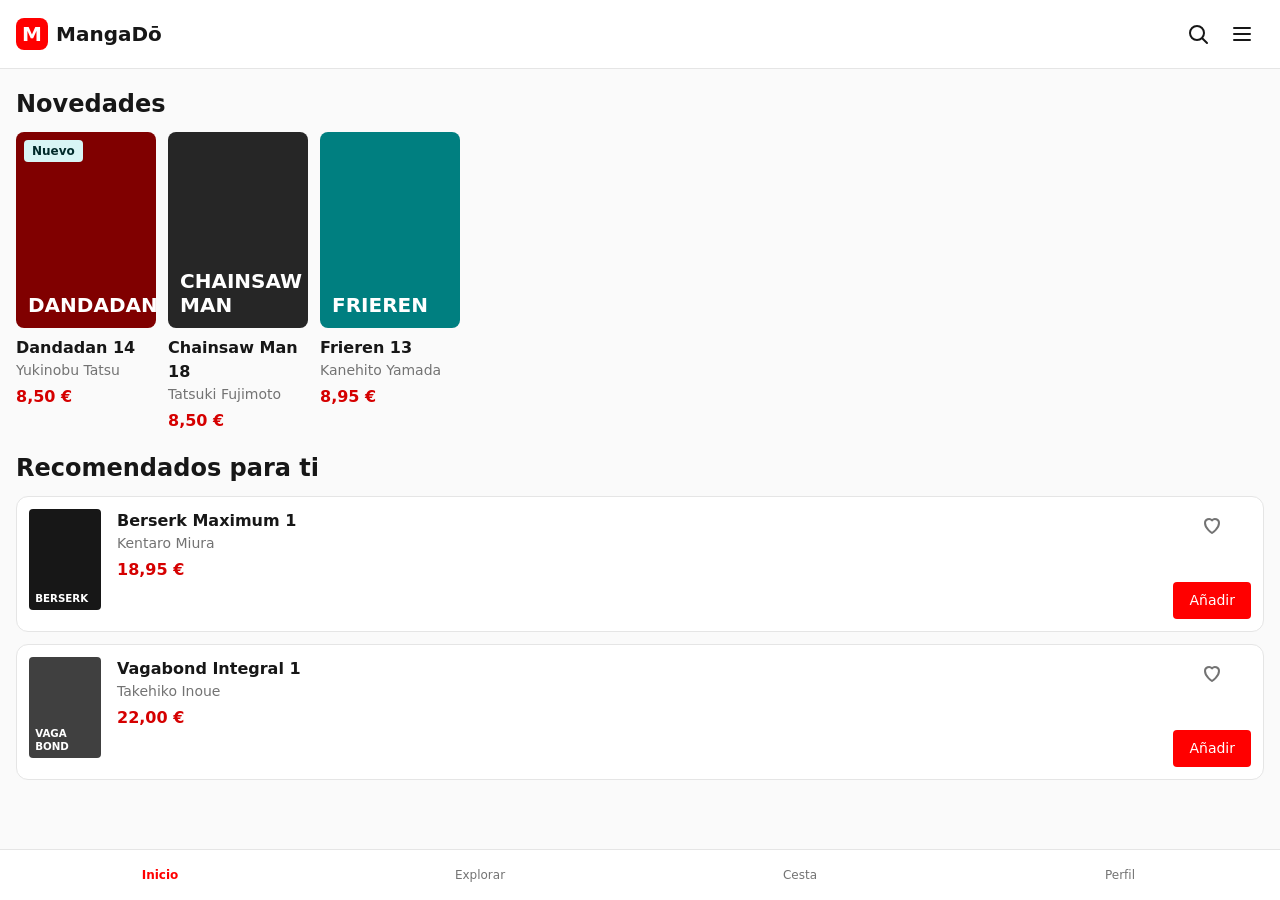
==== mangado/index.html @ 0027948a "Sesión 4: proyecto MangaDō con tokens en :root, oklch y anidamiento nativo" ====
<!DOCTYPE html>
<html lang="es">
<head>
  <meta charset="UTF-8">
  <meta name="viewport" content="width=device-width, initial-scale=1.0">
  <meta name="description" content="MangaDō: tienda de manga. Novedades y recomendados.">
  <title>MangaDō · Tienda de manga</title>
  <link rel="stylesheet" href="css/estilos.css">
</head>
<body>
  <header class="cabecera">
    <a class="logo" href="index.html">
      <span class="logo__icono" aria-hidden="true">M</span>
      MangaDō
    </a>

    <div class="cabecera__acciones">
      <button class="boton-icono" type="button" aria-label="Buscar">
        <svg width="24" height="24" viewBox="0 0 24 24" fill="none" stroke="currentColor" stroke-width="2" stroke-linecap="round" aria-hidden="true"><circle cx="11" cy="11" r="7"/><path d="m21 21-4.3-4.3"/></svg>
      </button>
      <button class="boton-icono" type="button" aria-label="Abrir menú">
        <svg width="24" height="24" viewBox="0 0 24 24" fill="none" stroke="currentColor" stroke-width="2" stroke-linecap="round" aria-hidden="true"><path d="M4 6h16M4 12h16M4 18h16"/></svg>
      </button>
    </div>
  </header>

  <main>
    <h1 class="visualmente-oculto">MangaDō, tienda de manga</h1>

    <section class="seccion" aria-labelledby="novedades">
      <h2 id="novedades">Novedades</h2>

      <ul class="carrusel">
        <li>
          <article class="novedad">
            <img src="img/portada-dandadan.svg" alt="" width="140" height="196">
            <span class="badge badge--nuevo">Nuevo</span>
            <h3 class="novedad__titulo"><a href="detalle.html">Dandadan 14</a></h3>
            <p class="novedad__autor">Yukinobu Tatsu</p>
            <p class="novedad__precio">8,50 €</p>
          </article>
        </li>
        <li>
          <article class="novedad">
            <img src="img/portada-chainsaw-man.svg" alt="" width="140" height="196">
            <span class="badge"></span>
            <h3 class="novedad__titulo"><a href="detalle.html">Chainsaw Man 18</a></h3>
            <p class="novedad__autor">Tatsuki Fujimoto</p>
            <p class="novedad__precio">8,50 €</p>
          </article>
        </li>
        <li>
          <article class="novedad">
            <img src="img/portada-frieren.svg" alt="" width="140" height="196">
            <span class="badge"></span>
            <h3 class="novedad__titulo"><a href="detalle.html">Frieren 13</a></h3>
            <p class="novedad__autor">Kanehito Yamada</p>
            <p class="novedad__precio">8,95 €</p>
          </article>
        </li>
      </ul>
    </section>

    <section class="seccion" aria-labelledby="recomendados">
      <h2 id="recomendados">Recomendados para ti</h2>

      <article class="card">
        <img class="card__portada" src="img/portada-berserk.svg" alt="" width="72" height="100">
        <div class="card__datos">
          <h3 class="card__titulo"><a href="detalle.html">Berserk Maximum 1</a></h3>
          <p class="card__autor">Kentaro Miura</p>
          <p class="card__precio">18,95 €</p>
        </div>
        <button class="card__favorito" type="button" aria-label="Añadir Berserk Maximum 1 a favoritos">
          <svg width="24" height="24" viewBox="0 0 24 24" fill="none" stroke="currentColor" stroke-width="2" stroke-linejoin="round" aria-hidden="true"><path d="M12 20s-7-4.4-7-10a4 4 0 0 1 7-2.6A4 4 0 0 1 19 10c0 5.6-7 10-7 10Z"/></svg>
        </button>
        <button class="card__boton" type="button">Añadir</button>
      </article>

      <article class="card">
        <img class="card__portada" src="img/portada-vagabond.svg" alt="" width="72" height="100">
        <div class="card__datos">
          <h3 class="card__titulo"><a href="detalle.html">Vagabond Integral 1</a></h3>
          <p class="card__autor">Takehiko Inoue</p>
          <p class="card__precio">22,00 €</p>
        </div>
        <button class="card__favorito" type="button" aria-label="Añadir Vagabond Integral 1 a favoritos">
          <svg width="24" height="24" viewBox="0 0 24 24" fill="none" stroke="currentColor" stroke-width="2" stroke-linejoin="round" aria-hidden="true"><path d="M12 20s-7-4.4-7-10a4 4 0 0 1 7-2.6A4 4 0 0 1 19 10c0 5.6-7 10-7 10Z"/></svg>
        </button>
        <button class="card__boton" type="button">Añadir</button>
      </article>
    </section>
  </main>

  <nav aria-label="Secciones de la app">
    <ul>
      <li><a href="index.html" aria-current="page">Inicio</a></li>
      <li><a href="explorar.html">Explorar</a></li>
      <li><a href="carrito.html">Cesta</a></li>
      <li><a href="perfil.html">Perfil</a></li>
    </ul>
  </nav>
</body>
</html>
---- mangado/css/estilos.css ----
/* ==========================================================================
   MangaDō · proyecto personal (Home)
   Sesión 4: tokens del Figma en :root, oklch() y anidamiento nativo.
   Mobile-first a 393 px.
   ========================================================================== */

:root {
  /* --- TOKENS PRIMARIOS (Figma: primary) --- */
  --color-primary-50:  #ffd5d5; /* oklch(0.91 0.047 18) */
  --color-primary-100: #ffaaaa; /* oklch(0.82 0.101 19) */
  --color-primary-200: #ff8080; /* oklch(0.74 0.155 22) */
  --color-primary-300: #ff5555; /* oklch(0.68 0.206 24) */
  --color-primary-400: #ff2a2a; /* oklch(0.64 0.243 28) */
  --color-primary-500: #ff0000; /* oklch(0.63 0.258 29) color de la marca */
  --color-primary-600: #d50000; /* oklch(0.55 0.225 29) hover */
  --color-primary-700: #aa0000; /* oklch(0.46 0.190 29) active */
  --color-primary-800: #800000; /* oklch(0.38 0.155 29) */
  --color-primary-900: #550000; /* oklch(0.28 0.116 29) */

  /* --- TOKENS NEUTROS (Figma: neutral) --- */
  --color-neutral-50:  #fafafa; /* oklch(0.99 0 0) fondo */
  --color-neutral-100: #f5f5f5; /* oklch(0.97 0 0) */
  --color-neutral-200: #e5e5e5; /* oklch(0.92 0 0) bordes */
  --color-neutral-300: #d4d4d4; /* oklch(0.87 0 0) */
  --color-neutral-400: #a3a3a3; /* oklch(0.72 0 0) */
  --color-neutral-500: #737373; /* oklch(0.56 0 0) texto secundario */
  --color-neutral-600: #525252; /* oklch(0.44 0 0) */
  --color-neutral-700: #404040; /* oklch(0.37 0 0) */
  --color-neutral-800: #262626; /* oklch(0.27 0 0) */
  --color-neutral-900: #171717; /* oklch(0.20 0 0) texto principal */

  /* --- TOKENS SECUNDARIOS (Figma: secondary) --- */
  --color-secondary-700: #00aaaa; /* oklch(0.67 0.114 195) */
  --color-secondary-800: #007f80; /* oklch(0.54 0.092 196) */
  --color-secondary-900: #002a2a; /* oklch(0.26 0.044 195) */

  /* Experimento: acento escrito directamente en oklch (badge "Nuevo").
     Mismo matiz que el secundario (195) pero con más croma. */
  --color-accent-oklch: oklch(0.6 0.13 195);
  --color-accent-oklch-suave: oklch(0.95 0.03 195);

  /* --- VARIABLES SEMÁNTICAS --- */
  --bg-page:       var(--color-neutral-50);
  --bg-card:       #ffffff;
  --text-main:     var(--color-neutral-900);
  --text-muted:    var(--color-neutral-500);
  --border-subtle: var(--color-neutral-200);
  --brand:         var(--color-primary-500);
  --brand-hover:   var(--color-primary-600);
  --brand-text:    var(--color-primary-600); /* precios: el 500 puro cansa en texto */

  --radius-sm: 4px;
  --radius-md: 8px;
  --radius-lg: 12px;
}

/* Reset mínimo ------------------------------------------------------------ */
*,
*::before,
*::after {
  box-sizing: border-box;
}

:where(body, h1, h2, h3, p, ul) {
  margin: 0;
}

:where(ul) {
  padding: 0;
  list-style: none;
}

img {
  display: block;
  max-width: 100%;
  height: auto;
}

body {
  font-family: system-ui, sans-serif;
  line-height: 1.5;
  color: var(--text-main);
  background-color: var(--bg-page);
  padding-bottom: 4.5rem; /* hueco para la barra inferior */
}

h2 {
  font-size: 1.5rem;
  line-height: 1.3;
}

.visualmente-oculto {
  position: absolute;
  width: 1px;
  height: 1px;
  overflow: hidden;
  clip-path: inset(50%);
  white-space: nowrap;
}

:focus-visible {
  outline: 2px solid var(--brand);
  outline-offset: 2px;
}

/* Cabecera ---------------------------------------------------------------- */
.cabecera {
  display: flex;
  align-items: center;
  justify-content: space-between;
  padding: 0.75rem 1rem;
  background-color: var(--bg-card);
  border-bottom: 1px solid var(--border-subtle);

  .logo {
    display: flex;
    align-items: center;
    gap: 0.5rem;
    font-size: 1.25rem;
    font-weight: 700;
    color: var(--text-main);
    text-decoration: none;
  }

  .cabecera__acciones {
    display: flex;
  }

  .logo__icono {
    display: grid;
    place-items: center;
    width: 2rem;
    height: 2rem;
    color: #fff;
    background-color: var(--brand);
    border-radius: var(--radius-md);
  }
}

.boton-icono {
  display: grid;
  place-items: center;
  width: 44px;
  height: 44px;
  color: var(--text-main);
  background: none;
  border: 0;
  border-radius: 50%;
  cursor: pointer;

  &:hover {
    background-color: var(--color-neutral-100);
  }
}

/* Secciones --------------------------------------------------------------- */
.seccion {
  padding: 1.25rem 1rem 0;

  > h2 {
    margin-bottom: 0.75rem;
  }
}

/* Carrusel de novedades (scroll horizontal) */
.carrusel {
  display: flex;
  gap: 0.75rem;
  overflow-x: auto;
  margin-inline: -1rem;
  padding-inline: 1rem;

  > li {
    flex: none;
    width: 140px;
  }
}

.novedad {
  position: relative;

  img {
    border-radius: var(--radius-md);
  }

  .badge {
    position: absolute;
    top: 0.5rem;
    left: 0.5rem;
  }
}

.novedad__titulo {
  margin-top: 0.5rem;
  font-size: 1rem;

  a {
    color: var(--text-main);
    text-decoration: none;
  }
}

.novedad__autor {
  font-size: 0.875rem;
  color: var(--text-muted);
}

.novedad__precio {
  margin-top: 0.25rem;
  font-weight: 700;
  color: var(--brand-text);
}

/* Badge: el genérico consume variables y la variante solo las cambia */
.badge {
  --badge-bg: var(--color-primary-50);
  --badge-color: var(--color-primary-700);

  padding: 0.125rem 0.5rem;
  font-size: 0.75rem;
  font-weight: 600;
  color: var(--badge-color);
  background-color: var(--badge-bg);
  border-radius: var(--radius-sm);

  &:empty {
    display: none;
  }
}

.badge--nuevo {
  --badge-bg: var(--color-accent-oklch-suave);
  --badge-color: var(--color-secondary-900);
}

/* Tarjeta de libro: solo variables semánticas y como mucho 2 niveles */
.card {
  display: grid;
  grid-template-columns: auto 1fr auto;
  gap: 0 1rem;
  padding: 0.75rem;
  background-color: var(--bg-card);
  border: 1px solid var(--border-subtle);
  border-radius: var(--radius-lg);

  & + .card {
    margin-top: 0.75rem;
  }

  &:hover {
    border-color: var(--brand);
  }

  .card__portada {
    grid-row: span 2;
    width: 72px;
    border-radius: var(--radius-sm);
  }

  .card__titulo {
    font-size: 1rem;

    a {
      color: var(--text-main);
      text-decoration: none;
    }
  }

  .card__autor {
    font-size: 0.875rem;
    color: var(--text-muted);
  }

  .card__precio {
    margin-top: 0.25rem;
    font-weight: 700;
    color: var(--brand-text);
  }

  .card__favorito {
    align-self: start;
    padding: 0.25rem;
    color: var(--text-muted);
    background: none;
    border: 0;
    cursor: pointer;

    &:hover {
      color: var(--brand);
    }
  }

  .card__boton {
    grid-column: 3;
    align-self: end;
    padding: 0.5rem 1rem;
    font: inherit;
    font-size: 0.875rem;
    color: #fff;
    background-color: var(--brand);
    border: 0;
    border-radius: var(--radius-sm);
    cursor: pointer;

    &:hover {
      background-color: var(--brand-hover);
    }
  }
}

/* Barra de navegación inferior con anidamiento -------------------------- */
nav {
  position: fixed;
  inset-inline: 0;
  bottom: 0;
  background-color: var(--bg-card);
  border-top: 1px solid var(--border-subtle);

  ul {
    display: flex;
    list-style: none;
    padding: 0;
    margin: 0;
  }

  li {
    flex: 1;
  }

  a {
    display: block;
    padding: 1rem 0;
    font-size: 0.75rem;
    text-align: center;
    color: var(--text-muted);
    text-decoration: none;

    &[aria-current="page"] {
      color: var(--brand);
      font-weight: 700;
    }

    /* Solo las no activas, si no el hover empata con [aria-current] y
       gana por ir después (lo vimos en la sesión 3) */
    &:not([aria-current="page"]):hover {
      color: var(--text-main);
    }
  }
}
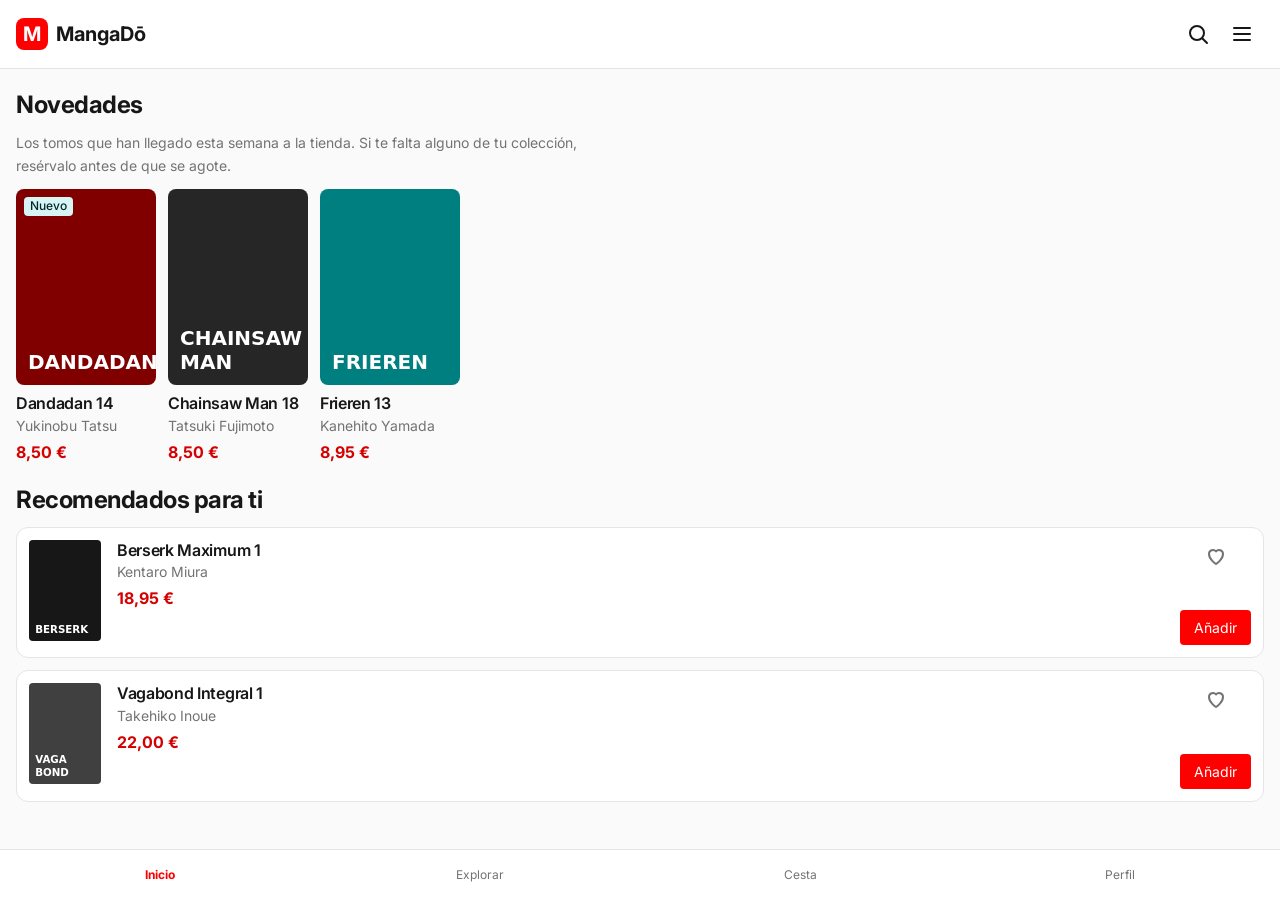
==== commit adc7fe51: "Sesión 5: Inter con preconnect y swap, escala tipográfica en rem, 65ch y 100dvh" ====
--- a/mangado/index.html
+++ b/mangado/index.html
@@ -5,9 +5,14 @@
   <meta name="viewport" content="width=device-width, initial-scale=1.0">
   <meta name="description" content="MangaDō: tienda de manga. Novedades y recomendados.">
   <title>MangaDō · Tienda de manga</title>
+  <!-- Inter desde Google Fonts: preconnect + display=swap -->
+  <link rel="preconnect" href="https://fonts.googleapis.com">
+  <link rel="preconnect" href="https://fonts.gstatic.com" crossorigin>
+  <link href="https://fonts.googleapis.com/css2?family=Inter:wght@400;500;600;700&display=swap" rel="stylesheet">
   <link rel="stylesheet" href="css/estilos.css">
 </head>
 <body>
+  <div class="app">
   <header class="cabecera">
     <a class="logo" href="index.html">
       <span class="logo__icono" aria-hidden="true">M</span>
@@ -29,6 +34,7 @@
 
     <section class="seccion" aria-labelledby="novedades">
       <h2 id="novedades">Novedades</h2>
+      <p class="texto">Los tomos que han llegado esta semana a la tienda. Si te falta alguno de tu colección, resérvalo antes de que se agote.</p>
 
       <ul class="carrusel">
         <li>
@@ -100,5 +106,6 @@
       <li><a href="perfil.html">Perfil</a></li>
     </ul>
   </nav>
+  </div>
 </body>
 </html>
--- a/mangado/css/estilos.css
+++ b/mangado/css/estilos.css
@@ -1,7 +1,8 @@
 /* ==========================================================================
    MangaDō · proyecto personal (Home)
    Sesión 4: tokens del Figma en :root, oklch() y anidamiento nativo.
-   Mobile-first a 393 px.
+   Sesión 5: fuentes, escala tipográfica en rem, 65ch y 100dvh.
+   Mobile-first a 393 px. Los px solo quedan en bordes, sombras y radios.
    ========================================================================== */
 
 :root {
@@ -49,6 +50,18 @@
   --brand-hover:   var(--color-primary-600);
   --brand-text:    var(--color-primary-600); /* precios: el 500 puro cansa en texto */
 
+  /* --- TIPOGRAFÍA (Figma: en MangaDō todo es Inter) --- */
+  --font-body: 'Inter', system-ui, -apple-system, 'Segoe UI', Roboto, sans-serif;
+  --font-display: 'Inter', system-ui, sans-serif;
+
+  --text-xs:   0.75rem;   /* Caption    12 px */
+  --text-sm:   0.875rem;  /* Body Small 14 px */
+  --text-base: 1rem;      /* Body       16 px */
+  --text-lg:   1.125rem;  /* H3         18 px */
+  --text-xl:   1.25rem;   /* H2         20 px */
+  --text-2xl:  1.5rem;    /* H1         24 px */
+  --text-3xl:  1.875rem;  /* Display    30 px */
+
   --radius-sm: 4px;
   --radius-md: 8px;
   --radius-lg: 12px;
@@ -77,16 +90,55 @@
 }
 
 body {
-  font-family: system-ui, sans-serif;
-  line-height: 1.5;
-  color: var(--text-main);
+  font-family: var(--font-body);
+  font-size: 1rem;
+  font-weight: 400;
+  line-height: 1.5; /* sin unidad: cada hijo lo multiplica por su tamaño */
+  color: var(--color-neutral-900);
   background-color: var(--bg-page);
+}
+
+/* Contenedor de la app: ocupa la pantalla del móvil sin que las barras del
+   navegador tapen nada (100vh fallaba en móviles) */
+.app {
+  min-height: 100dvh;
   padding-bottom: 4.5rem; /* hueco para la barra inferior */
 }
 
+h1,
+h2,
+h3 {
+  font-family: var(--font-display);
+  letter-spacing: -0.02em;
+  text-wrap: balance;
+}
+
+/* Estilos de texto del Figma pasados a CSS */
+h1 {
+  font-size: var(--text-2xl);
+  font-weight: 700;
+  line-height: 1.25;
+}
+
 h2 {
-  font-size: 1.5rem;
+  font-size: var(--text-2xl); /* en el Figma los títulos de sección van a 24 */
+  font-weight: 700;
   line-height: 1.3;
+}
+
+h3 {
+  font-size: var(--text-base);
+  font-weight: 600;
+  line-height: 1.35;
+}
+
+/* Párrafos explicativos: líneas de lectura cómoda */
+.texto {
+  max-width: 65ch;
+  margin-bottom: 0.75rem;
+  font-size: var(--text-sm);
+  line-height: 1.6;
+  color: var(--text-muted);
 }
 
 .visualmente-oculto {
@@ -116,7 +168,7 @@
     display: flex;
     align-items: center;
     gap: 0.5rem;
-    font-size: 1.25rem;
+    font-size: var(--text-xl);
     font-weight: 700;
     color: var(--text-main);
     text-decoration: none;
@@ -140,8 +192,8 @@
 .boton-icono {
   display: grid;
   place-items: center;
-  width: 44px;
-  height: 44px;
+  width: 2.75rem;  /* 44 px: área táctil mínima */
+  height: 2.75rem;
   color: var(--text-main);
   background: none;
   border: 0;
@@ -172,7 +224,7 @@
 
   > li {
     flex: none;
-    width: 140px;
+    width: 8.75rem; /* 140 px */
   }
 }
 
@@ -192,7 +244,7 @@
 
 .novedad__titulo {
   margin-top: 0.5rem;
-  font-size: 1rem;
+  font-size: var(--text-base);
 
   a {
     color: var(--text-main);
@@ -201,7 +253,7 @@
 }
 
 .novedad__autor {
-  font-size: 0.875rem;
+  font-size: var(--text-sm);
   color: var(--text-muted);
 }
 
@@ -216,9 +268,10 @@
   --badge-bg: var(--color-primary-50);
   --badge-color: var(--color-primary-700);
 
-  padding: 0.125rem 0.5rem;
-  font-size: 0.75rem;
-  font-weight: 600;
+  padding: 0.125em 0.5em; /* em: el relleno escala con el texto del badge */
+  font-size: var(--text-xs);
+  font-weight: 500;
+  line-height: 1.3;
   color: var(--badge-color);
   background-color: var(--badge-bg);
   border-radius: var(--radius-sm);
@@ -253,12 +306,12 @@
 
   .card__portada {
     grid-row: span 2;
-    width: 72px;
+    width: 4.5rem;
     border-radius: var(--radius-sm);
   }
 
   .card__titulo {
-    font-size: 1rem;
+    font-size: var(--text-base);
 
     a {
       color: var(--text-main);
@@ -267,7 +320,7 @@
   }
 
   .card__autor {
-    font-size: 0.875rem;
+    font-size: var(--text-sm);
     color: var(--text-muted);
   }
 
@@ -293,9 +346,9 @@
   .card__boton {
     grid-column: 3;
     align-self: end;
-    padding: 0.5rem 1rem;
+    padding: 0.5em 1em; /* em: si cambia el tamaño, el relleno le sigue */
     font: inherit;
-    font-size: 0.875rem;
+    font-size: var(--text-sm);
     color: #fff;
     background-color: var(--brand);
     border: 0;
@@ -330,7 +383,7 @@
   a {
     display: block;
     padding: 1rem 0;
-    font-size: 0.75rem;
+    font-size: var(--text-xs);
     text-align: center;
     color: var(--text-muted);
     text-decoration: none;
